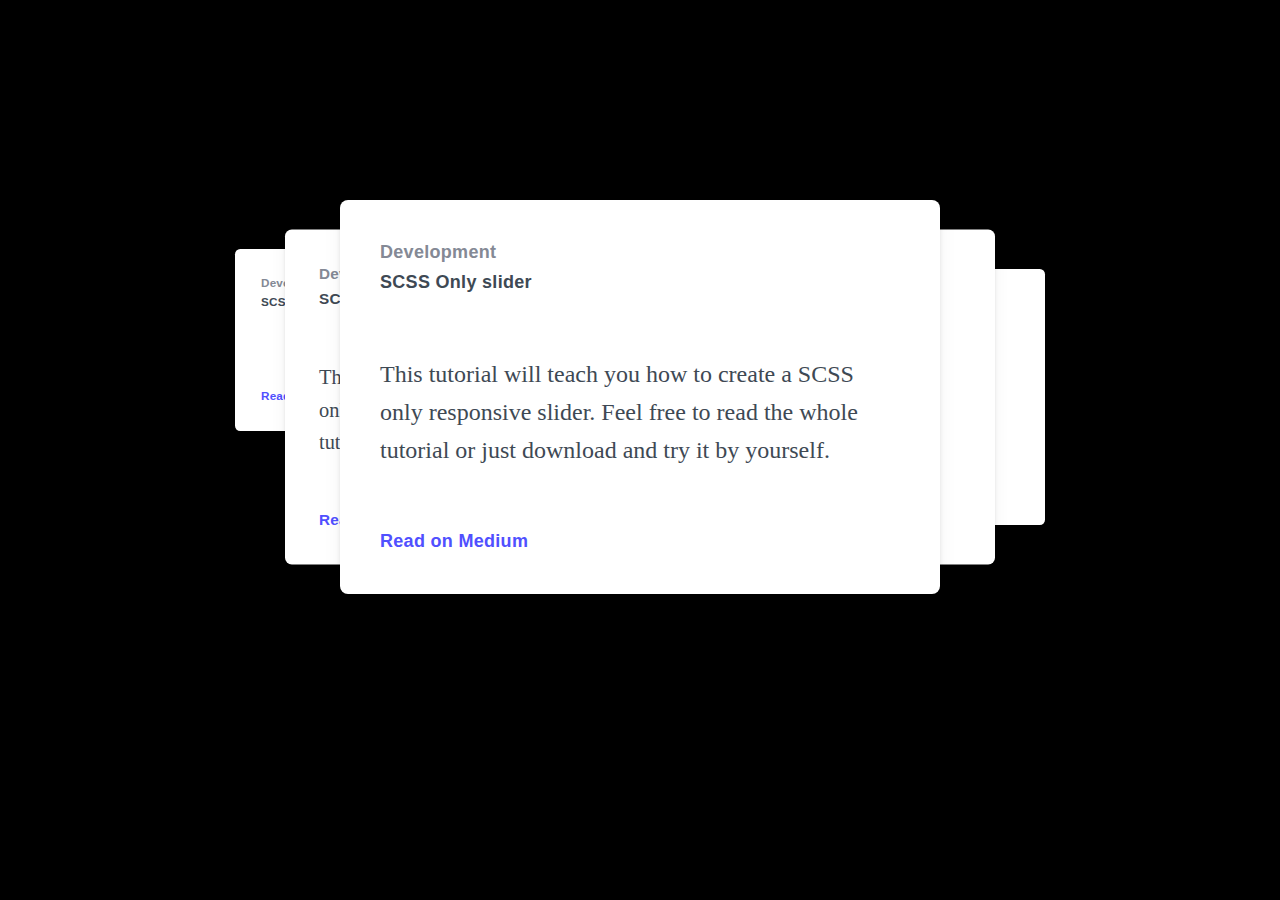
==== index.html @ a421e74b "Add files via upload" ====
<html lang="en">
<head>
    <script src="https://cdnjs.cloudflare.com/ajax/libs/jquery/2.0.2/jquery.min.js"></script>
    <meta charset="utf-8">
    <meta name="viewport" content="width=device-width, initial-scale=1.0" />

    <title>CSS Only Slider</title>
    <meta name="description" content="CSS Only Slider">
    <meta name="author" content="Significa">

    <link rel="stylesheet" href="style.css">
</head>
<body id="gradient">

<section class="section slider">

    <div class="section__entry section__entry--center">
    </div>

    <input type="radio" name="slider" id="slide-1" class="slider__radio">
    <input type="radio" name="slider" id="slide-2" class="slider__radio">
    <input type="radio" name="slider" id="slide-3" class="slider__radio" checked>
    <input type="radio" name="slider" id="slide-4" class="slider__radio">
    <input type="radio" name="slider" id="slide-5" class="slider__radio">

    <div class="slider__holder">

        <label for="slide-1" class="slider__item slider__item--1 card">
            <div class="slider__item-content">
                <p class="heading-3 heading-3--light">Development</p>
                <p class="heading-3">SCSS Only slider</p>
                <p class="slider__item-text serif"><img src="https://img5.goodfon.ru/wallpaper/nbig/3/73/abstraktsiia-antisfera-vodovorot-krasok-kartinka-chernyi-fon.jpg" alt=""></p>
                <a class="heading-3 link" href="https://blog.significa.pt/css-only-slider-71727effff0b#.e5t9l7b55">Read on Medium</a>
            </div>
        </label> <!-- Slider__item -->

        <label for="slide-2" class="slider__item slider__item--2 card">
            <div class="slider__item-content">
                <p class="heading-3 heading-3--light">Development</p>
                <p class="heading-3">SCSS Only slider</p>
                <p class="slider__item-text serif">This tutorial will teach you how to create
                    a SCSS only responsive slider. Feel free to read the whole tutorial or
                    just download and try it by yourself.</p>
                <a class="heading-3 link" href="https://blog.significa.pt/css-only-slider-71727effff0b#.e5t9l7b55">Read on Medium</a>
            </div>
        </label> <!-- Slider__item -->

        <label for="slide-3" class="slider__item slider__item--3 card">
            <div class="slider__item-content">
                <p class="heading-3 heading-3--light">Development</p>
                <p class="heading-3">SCSS Only slider</p>
                <p class="slider__item-text serif">This tutorial will teach you how to create
                    a SCSS only responsive slider. Feel free to read the whole tutorial or
                    just download and try it by yourself.</p>
                <a class="heading-3 link" href="https://blog.significa.pt/css-only-slider-71727effff0b#.e5t9l7b55">Read on Medium</a>
            </div>
        </label> <!-- Slider__item -->

        <label for="slide-4" class="slider__item slider__item--4 card">
            <div class="slider__item-content">
                <p class="heading-3 heading-3--light">Development</p>
                <p class="heading-3">SCSS Only slider</p>
                <p class="slider__item-text serif">This tutorial will teach you how to create
                    a SCSS only responsive slider.Feel free to read the whole tutorial or
                    just download and try it by yourself.</p>
                <a class="heading-3 link" href="https://blog.significa.pt/css-only-slider-71727effff0b#.e5t9l7b55">Read on Medium</a>
            </div>
        </label> <!-- Slider__item -->

        <label for="slide-5" class="slider__item slider__item--5 card">
            <div class="slider__item-content">
                <p class="heading-3 heading-3--light">Development</p>
                <p class="heading-3">SCSS Only slider</p>
                <p class="slider__item-text serif">This tutorial will teach you how to create
                    a SCSS only responsive slider. Feel free to read the whole tutorial or
                    just download and try it by yourself.</p>
                <a class="heading-3 link" href="https://blog.significa.pt/css-only-slider-71727effff0b#.e5t9l7b55">Read on Medium</a>
            </div>
        </label> <!-- Slider__item -->

    </div> <!-- Slider Holder -->



</section> <!-- Section Slider -->
</body>
</html>
---- style.css ----
/*--------------------------------------------------------------
>>> TABLE OF CONTENTS:
----------------------------------------------------------------
1.0 Config
2.0 General
3.0 Slider
4.0 All Tutorials
--------------------------------------------------------------*/
/*--------------------------------------------------------------
1.0 Config
--------------------------------------------------------------*/
/*! sanitize.css | CC0 Public Domain | github.com/jonathantneal/sanitize.css */
img{
    max-width: 100%;
    height: auto;

}


pre, textarea {
    overflow: auto;
}

[hidden], audio:not([controls]), template {
    display: none;
}

details, main, summary {
    display: block;
}

input[type=number] {
    width: auto;
}

input[type=search], input[type=text], input[type=email] {
    -webkit-appearance: none;
}

input[type="*"] {
    -webkit-appearance: none;
}

input[type=search]::-webkit-search-cancel-button, input[type=search]::-webkit-search-decoration {
    -webkit-appearance: none;
}

progress {
    display: inline-block;
}

small {
    font-size: 100%;
}

textarea {
    resize: vertical;
}

[unselectable] {
    -webkit-user-select: none;
    -moz-user-select: none;
    -ms-user-select: none;
    user-select: none;
}

*, ::after, ::before {
    box-sizing: inherit;
    border-style: solid;
    border-width: 0;
}

* {
    font-size: inherit;
    line-height: inherit;
    margin: 0;
    padding: 0;
}

::after, ::before {
    text-decoration: inherit;
    vertical-align: inherit;
}

:root {
    -ms-overflow-style: -ms-autohiding-scrollbar;
    overflow-y: scroll;
    -webkit-text-size-adjust: 100%;
    -ms-text-size-adjust: 100%;
    text-size-adjust: 100%;
    box-sizing: border-box;
    cursor: default;
    font: 16px/1.5 sans-serif;
    text-rendering: optimizeLegibility;
}

a {
    text-decoration: none;
}

audio, canvas, iframe, img, svg, video {
    vertical-align: middle;
}

button, input, select, textarea {
    background-color: transparent;
    color: inherit;
    font-family: inherit;
    font-style: inherit;
    font-weight: inherit;
    min-height: 1.5em;
}

code, kbd, pre, samp {
    font-family: monospace,monospace;
}

nav ol, nav ul {
    list-style: none;
}

ul li {
    list-style: none;
}

select {
    -moz-appearance: none;
    -webkit-appearance: none;
}

select::-ms-expand {
    display: none;
}

select::-ms-value {
    color: currentColor;
}

table {
    border-collapse: collapse;
    border-spacing: 0;
}

::-moz-selection {
    background-color: #B3D4FC;
    text-shadow: none;
}

::selection {
    background-color: #B3D4FC;
    text-shadow: none;
}

@media screen {
    [hidden~=screen] {
        display: inherit;
    }

    [hidden~=screen]:not(:active):not(:focus):not(:target) {
        clip: rect(0 0 0 0) !important;
        position: absolute !important;
    }
}
/*--------------------------------------------------------------
>>> TABLE OF CONTENTS:
----------------------------------------------------------------
1.0 Font
2.0 Trasnitions
3.0 Number of Slides
--------------------------------------------------------------*/
/*--------------------------------------------------------------
1.0 Font
--------------------------------------------------------------*/
/*--------------------------------------------------------------
2.0 Transitions
--------------------------------------------------------------*/
/*--------------------------------------------------------------
>>> TABLE OF CONTENTS:
----------------------------------------------------------------
1.0 Config
2.0 Translate
--------------------------------------------------------------*/
/*--------------------------------------------------------------
1.0 Transition
--------------------------------------------------------------*/
/*--------------------------------------------------------------
2.0 Translate
--------------------------------------------------------------*/
/*--------------------------------------------------------------
>>> TABLE OF CONTENTS:
----------------------------------------------------------------
1.0 Neutral
2.0 Main Colors
3.0 Color Pallete
3.0 Grey Scale
--------------------------------------------------------------*/
/*--------------------------------------------------------------
1.0 Neutral
--------------------------------------------------------------*/
/*--------------------------------------------------------------
2.0 Main color
--------------------------------------------------------------*/
/*--------------------------------------------------------------
3.0 Color Pallete
--------------------------------------------------------------*/
/*--------------------------------------------------------------
4.0 Grey Scale
--------------------------------------------------------------*/
/*--------------------------------------------------------------
>>> TABLE OF CONTENTS:
----------------------------------------------------------------
1.0 HTML Settings
2.0 General Settings
3.0 Heading 2
4.0 Serif
5.0 Heading 3
6.0 Text
7.0 Links
--------------------------------------------------------------*/
/*--------------------------------------------------------------
1.0 HTML settings
--------------------------------------------------------------*/
html {
    -webkit-overflow-scrolling: touch;
    box-sizing: border-box;
    -webkit-tap-highwhite-color: transparent;
    -webkit-text-size-adjust: 100%;
    -ms-text-size-adjust: 100%;
    -webkit-font-smoothing: antialiased;
    -moz-osx-font-smoothing: grayscale;
    text-rendering: optimizeLegibility;
}

/*--------------------------------------------------------------
2.0 General Settings
--------------------------------------------------------------*/
h1,
h2,
h3,
h4,
h5,
h6,
p,
a,
li {
    display: block;
    font-family: -apple-system, BlinkMacSystemFont, "Segoe UI", "Roboto", "Oxygen", "Ubuntu", "Cantarell", "Fira Sans", "Droid Sans", "Helvetica Neue", sans-serif;
}

/*--------------------------------------------------------------
3.0 Heading 2
--------------------------------------------------------------*/
.heading-2 {
    font-family: -apple-system, BlinkMacSystemFont, "Segoe UI", "Roboto", "Oxygen", "Ubuntu", "Cantarell", "Fira Sans", "Droid Sans", "Helvetica Neue", sans-serif;
    font-size: 24px;
    font-weight: 500;
    line-height: 40px;
    color: #000;
    letter-spacing: 0.3px;
}

.heading-2--white {
    color: #FFF;
}

/*--------------------------------------------------------------
4.0 Serif
--------------------------------------------------------------*/
.serif {
    font-family: "Arnhem";
    font-size: 24px;
    font-weight: 100;
    line-height: 38px;
    color: #3E4954;
}

@media (max-width: 400px) {
    .serif {
        font-size: 20px;
        line-height: 32px;
    }
}
/*--------------------------------------------------------------
5.0 Heading-3
--------------------------------------------------------------*/
.heading-3 {
    font-size: 18px;
    font-weight: 600;
    line-height: 25px;
    color: #3E4954;
    letter-spacing: 0.3px;
}

.heading-3 + .heading-3 {
    margin-top: 5px;
}

.heading-3--white {
    color: #FFF;
}

.heading-3--light {
    color: #848995;
}

/*--------------------------------------------------------------
6.0 Text
--------------------------------------------------------------*/
.text {
    font-family: -apple-system, BlinkMacSystemFont, "Segoe UI", "Roboto", "Oxygen", "Ubuntu", "Cantarell", "Fira Sans", "Droid Sans", "Helvetica Neue", sans-serif;
    font-size: 18px;
    font-weight: 400;
    line-height: 30px;
    color: #848995;
    letter-spacing: 0px;
}

@media (max-width: 600px) {
    .text {
        font-size: 16px;
        line-height: 30px;
    }
}
.text--light-white {
    color: rgba(255, 255, 255, 0.7);
}

/*--------------------------------------------------------------
7.0 Links
--------------------------------------------------------------*/
.link {
    position: relative;
    display: inline-block;
    font-weight: 600;
    color: #5050FF;
}

.link:after {
    position: absolute;
    top: 50%;
    right: -32px;
    display: block;
    width: 24px;
    height: 14px;
    background-image: url("../images/slider/arrow__right--blue.svg");
    background-repeat: no-repeat;
    background-position: center;
    background-size: cover;
    content: '';
    transform: translateY(-50%);
    transition: all 0.2s ease;
cubic-bezier(0.4, 0.0, 0.2, 1);
}

.link:hover:after {
    right: -48px;
}

/*--------------------------------------------------------------
2.0 General
--------------------------------------------------------------*/
/*--------------------------------------------------------------
>>> TABLE OF CONTENTS:
----------------------------------------------------------------
1.0 General
--------------------------------------------------------------*/
/*--------------------------------------------------------------
1.0 General
--------------------------------------------------------------*/
body {
    background-color: #000000;
}


/*--------------------------------------------------------------
3.0 Slider
--------------------------------------------------------------*/
/*--------------------------------------------------------------
>>> TABLE OF CONTENTS:
----------------------------------------------------------------
1.0 Variables
2.0 Cards
3.0 Bullets
--------------------------------------------------------------*/
/*--------------------------------------------------------------
1.0 Variables
--------------------------------------------------------------*/
/*--------------------------------------------------------------
2.0 Cards
--------------------------------------------------------------*/
.slider__item {
    transition: all 0.3s ease;
    -webkit-transition-timing-function:
            cubic-bezier(0.4, 0.0, 0.2, 1);
    transition-timing-function:
            cubic-bezier(0.4, 0.0, 0.2, 1);
}

#slide-1:checked ~ .slider__holder .slider__item--1 {
    position: relative;
    z-index: 2;
    transform: translate(0) scale(1);
}

#slide-2:checked ~ .slider__holder .slider__item--1 {
    z-index: 1;
    transform: translateX(-100px) scale(0.85);
}

@media (max-width: 768px) {
    #slide-2:checked ~ .slider__holder .slider__item--1 {
        opacity: 0.6;
    }
}
#slide-3:checked ~ .slider__holder .slider__item--1 {
    z-index: 0;
    transform: translateX(-210px) scale(0.65);
}

@media (max-width: 900px) {
    #slide-3:checked ~ .slider__holder .slider__item--1 {
        transform: translateX(-170px) scale(0.65);
    }
}
@media (max-width: 768px) {
    #slide-3:checked ~ .slider__holder .slider__item--1 {
        opacity: 0;
    }
}
#slide-4:checked ~ .slider__holder .slider__item--1 {
    z-index: -1;
    opacity: 0;
    transform: translateX(-210px) scale(0.65);
}

#slide-5:checked ~ .slider__holder .slider__item--1 {
    z-index: -1;
    opacity: 0;
    transform: translateX(-210px) scale(0.65);
}

#slide-1:checked ~ .slider__holder .slider__item--2 {
    z-index: 1;
    transform: translateX(100px) scale(0.85);
}

@media (max-width: 768px) {
    #slide-1:checked ~ .slider__holder .slider__item--2 {
        opacity: 0.6;
    }
}
#slide-2:checked ~ .slider__holder .slider__item--2 {
    position: relative;
    z-index: 2;
    transform: translate(0) scale(1);
}

#slide-3:checked ~ .slider__holder .slider__item--2 {
    z-index: 1;
    transform: translateX(-100px) scale(0.85);
}

@media (max-width: 768px) {
    #slide-3:checked ~ .slider__holder .slider__item--2 {
        opacity: 0.6;
    }
}
#slide-4:checked ~ .slider__holder .slider__item--2 {
    z-index: 0;
    transform: translateX(-210px) scale(0.65);
}

@media (max-width: 900px) {
    #slide-4:checked ~ .slider__holder .slider__item--2 {
        transform: translateX(-170px) scale(0.65);
    }
}
@media (max-width: 768px) {
    #slide-4:checked ~ .slider__holder .slider__item--2 {
        opacity: 0;
    }
}
#slide-5:checked ~ .slider__holder .slider__item--2 {
    z-index: -1;
    opacity: 0;
    transform: translateX(-210px) scale(0.65);
}

#slide-1:checked ~ .slider__holder .slider__item--3 {
    z-index: 0;
    transform: translateX(210px) scale(0.65);
}

@media (max-width: 900px) {
    #slide-1:checked ~ .slider__holder .slider__item--3 {
        transform: translateX(170px) scale(0.65);
    }
}
@media (max-width: 768px) {
    #slide-1:checked ~ .slider__holder .slider__item--3 {
        opacity: 0;
    }
}
#slide-2:checked ~ .slider__holder .slider__item--3 {
    z-index: 1;
    transform: translateX(100px) scale(0.85);
}

@media (max-width: 768px) {
    #slide-2:checked ~ .slider__holder .slider__item--3 {
        opacity: 0.6;
    }
}
#slide-3:checked ~ .slider__holder .slider__item--3 {
    position: relative;
    z-index: 2;
    transform: translate(0) scale(1);
}

#slide-4:checked ~ .slider__holder .slider__item--3 {
    z-index: 1;
    transform: translateX(-100px) scale(0.85);
}

@media (max-width: 768px) {
    #slide-4:checked ~ .slider__holder .slider__item--3 {
        opacity: 0.6;
    }
}
#slide-5:checked ~ .slider__holder .slider__item--3 {
    z-index: 0;
    transform: translateX(-210px) scale(0.65);
}

@media (max-width: 900px) {
    #slide-5:checked ~ .slider__holder .slider__item--3 {
        transform: translateX(-170px) scale(0.65);
    }
}
@media (max-width: 768px) {
    #slide-5:checked ~ .slider__holder .slider__item--3 {
        opacity: 0;
    }
}
#slide-1:checked ~ .slider__holder .slider__item--4 {
    z-index: -1;
    opacity: 0;
    transform: translateX(210px) scale(0.65);
}

#slide-2:checked ~ .slider__holder .slider__item--4 {
    z-index: 0;
    transform: translateX(210px) scale(0.65);
}

@media (max-width: 900px) {
    #slide-2:checked ~ .slider__holder .slider__item--4 {
        transform: translateX(170px) scale(0.65);
    }
}
@media (max-width: 768px) {
    #slide-2:checked ~ .slider__holder .slider__item--4 {
        opacity: 0;
    }
}
#slide-3:checked ~ .slider__holder .slider__item--4 {
    z-index: 1;
    transform: translateX(100px) scale(0.85);
}

@media (max-width: 768px) {
    #slide-3:checked ~ .slider__holder .slider__item--4 {
        opacity: 0.6;
    }
}
#slide-4:checked ~ .slider__holder .slider__item--4 {
    position: relative;
    z-index: 2;
    transform: translate(0) scale(1);
}

#slide-5:checked ~ .slider__holder .slider__item--4 {
    z-index: 1;
    transform: translateX(-100px) scale(0.85);
}

@media (max-width: 768px) {
    #slide-5:checked ~ .slider__holder .slider__item--4 {
        opacity: 0.6;
    }
}
#slide-1:checked ~ .slider__holder .slider__item--5 {
    z-index: -1;
    opacity: 0;
    transform: translateX(210px) scale(0.65);
}

#slide-2:checked ~ .slider__holder .slider__item--5 {
    z-index: -1;
    opacity: 0;
    transform: translateX(210px) scale(0.65);
}

#slide-3:checked ~ .slider__holder .slider__item--5 {
    z-index: 0;
    transform: translateX(210px) scale(0.65);
}

@media (max-width: 900px) {
    #slide-3:checked ~ .slider__holder .slider__item--5 {
        transform: translateX(170px) scale(0.65);
    }
}
@media (max-width: 768px) {
    #slide-3:checked ~ .slider__holder .slider__item--5 {
        opacity: 0;
    }
}
#slide-4:checked ~ .slider__holder .slider__item--5 {
    z-index: 1;
    transform: translateX(100px) scale(0.85);
}

@media (max-width: 768px) {
    #slide-4:checked ~ .slider__holder .slider__item--5 {
        opacity: 0.6;
    }
}
#slide-5:checked ~ .slider__holder .slider__item--5 {
    position: relative;
    z-index: 2;
    transform: translate(0) scale(1);
}

/*--------------------------------------------------------------
3.0 Bullets
--------------------------------------------------------------*/
.bullets__item {
    transition: all 0.2s ease;
}

#slide-1:checked ~ .bullets .bullets__item--1 {
    background: #FFF;
}

#slide-2:checked ~ .bullets .bullets__item--2 {
    background: #FFF;
}

#slide-3:checked ~ .bullets .bullets__item--3 {
    background: #FFF;
}

#slide-4:checked ~ .bullets .bullets__item--4 {
    background: #FFF;
}

#slide-5:checked ~ .bullets .bullets__item--5 {
    background: #FFF;
}

/*--------------------------------------------------------------
>>> TABLE OF CONTENTS:
----------------------------------------------------------------
1.0 Card
2.0 Slider
3.0 Bullets
4.0 Section
5.0 Button
--------------------------------------------------------------*/
/*--------------------------------------------------------------
1.0 Card
--------------------------------------------------------------*/
.card {
    position: relative;
    display: block;
    border-radius: 8px;
    background: #FFF;
    box-shadow: 0 5px 20px 0 rgba(0, 0, 0, 0.05), 0 2px 4px 0 rgba(0, 0, 0, 0.1);
}

/*--------------------------------------------------------------
2.0 Slider
--------------------------------------------------------------*/
.slider {
    -webkit-user-select: none;
    -moz-user-select: none;
    -ms-user-select: none;
    user-select: none;
}

.slider__radio {
    display: none;
}

.slider__holder {
    position: relative;
    width: 100%;
    max-width: 600px;
    margin: 0 auto;
    margin-top: 80px;
    text-align: left;
}

@media (max-width: 900px) {
    .slider__holder {
        max-width: 540px;
    }
}
@media (max-width: 600px) {
    .slider__holder {
        margin-top: 60px;
    }
}
.slider__item {
    position: absolute;
    top: 0;
    left: 0;
    display: block;
    overflow: hidden;
    width: 100%;
    opacity: 1;
    cursor: pointer;
}

.slider__item-content {
    padding: 40px;
}

@media (max-width: 600px) {
    .slider__item-content {
        padding: 32px 32px;
    }
}
@media (max-width: 375px) {
    .slider__item-content {
        padding: 40px 24px;
    }
}
.slider__item-text {
    padding: 60px 0;
}



.section {
    position: relative;
    width: 100%;
    padding: 120px 24px;
    text-align: center;
}

.section__entry {
    width: 100%;
    max-width: 380px;
    margin: 0 auto;
}

.section__entry--center {
    text-align: center;
}

.section__title {
    display: block;
    padding-bottom: 12px;
}

.section__text {
    display: block;
}

/*--------------------------------------------------------------
5.0 Button
--------------------------------------------------------------*/
.button {
    display: inline-block;
    height: 44px;
    padding: 12px 16px;
    font-weight: 500;
    line-height: 20px;
    color: #FFF;
    border-radius: 3px;
    background: rgba(0, 0, 0, 0.2);
}

.button:hover {
    background: rgba(0, 0, 0, 0.1);
}

/*--------------------------------------------------------------
4.0 All Tutorials
--------------------------------------------------------------*/
/*--------------------------------------------------------------
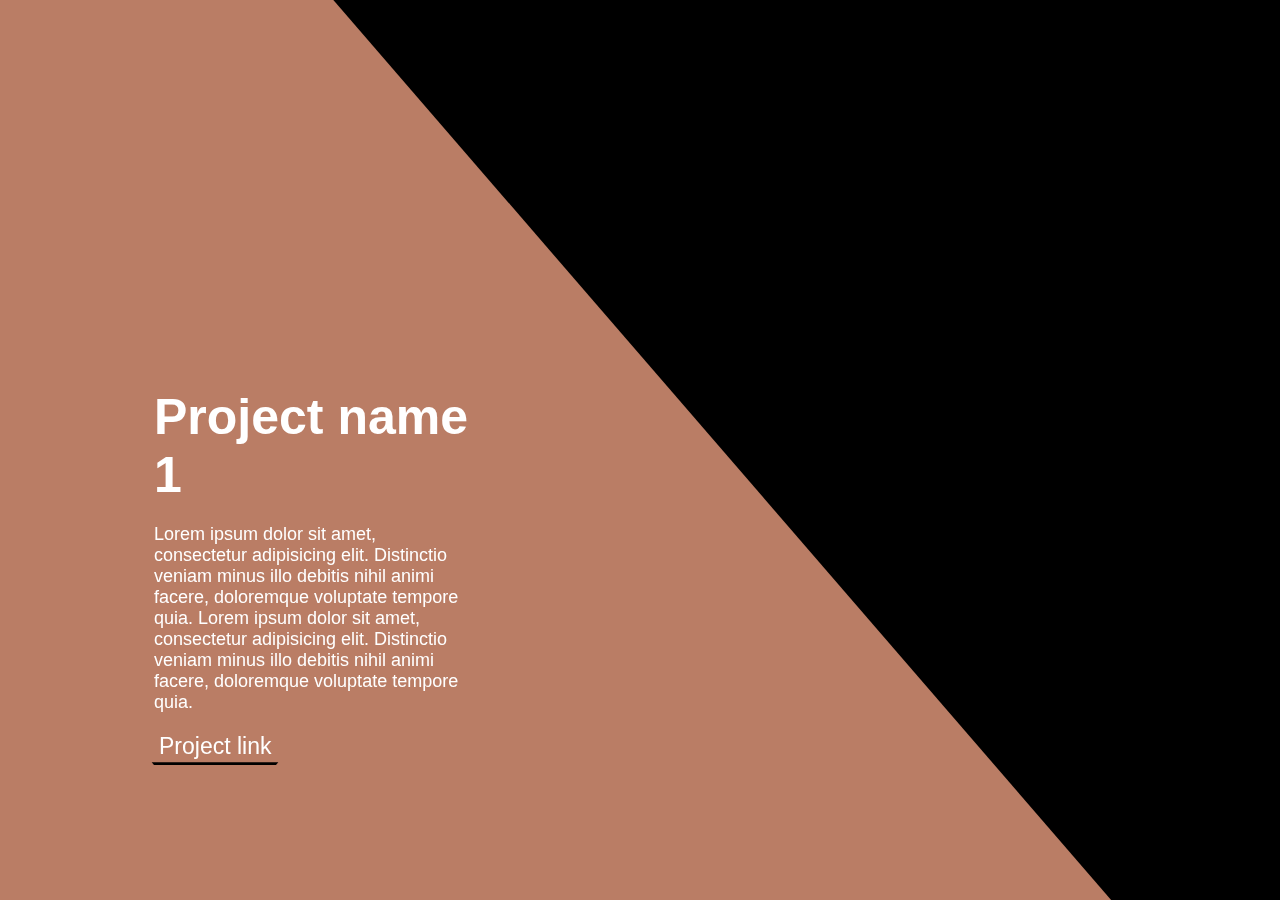
==== commit 114dd134: "Add files via upload" ====
--- a/index.html
+++ b/index.html
@@ -11,78 +11,67 @@
 
     <link rel="stylesheet" href="style.css">
 </head>
-<body id="gradient">
+<body>
 
-<section class="section slider">
+<div class="slider-container">
+    <div class="slider-control left inactive"></div>
+    <div class="slider-control right"></div>
+    <ul class="slider-pagi"></ul>
+    <div class="slider">
+        <div class="slide slide-0 active">
+            <div class="slide__bg"></div>
+            <div class="slide__content">
+                <svg class="slide__overlay" viewBox="0 0 720 405" preserveAspectRatio="xMaxYMax slice">
+                    <path class="slide__overlay-path" d="M0,0 150,0 500,405 0,405" />
+                </svg>
+                <div class="slide__text">
+                    <h2 class="slide__text-heading">Project name 1</h2>
+                    <p class="slide__text-desc">Lorem ipsum dolor sit amet, consectetur adipisicing elit. Distinctio veniam minus illo debitis nihil animi facere, doloremque voluptate tempore quia. Lorem ipsum dolor sit amet, consectetur adipisicing elit. Distinctio veniam minus illo debitis nihil animi facere, doloremque voluptate tempore quia.</p>
+                    <a class="slide__text-link">Project link</a>
+                </div>
+            </div>
+        </div>
+        <div class="slide slide-1 ">
+            <div class="slide__bg"></div>
+            <div class="slide__content">
+                <svg class="slide__overlay" viewBox="0 0 720 405" preserveAspectRatio="xMaxYMax slice">
+                    <path class="slide__overlay-path" d="M0,0 150,0 500,405 0,405" />
+                </svg>
+                <div class="slide__text">
+                    <h2 class="slide__text-heading">Project name 2</h2>
+                    <p class="slide__text-desc">Lorem ipsum dolor sit amet, consectetur adipisicing elit. Distinctio veniam minus illo debitis nihil animi facere, doloremque voluptate tempore quia. Lorem ipsum dolor sit amet, consectetur adipisicing elit. Distinctio veniam minus illo debitis nihil animi facere, doloremque voluptate tempore quia.</p>
+                    <a class="slide__text-link">Project link</a>
+                </div>
+            </div>
+        </div>
+        <div class="slide slide-2">
+            <div class="slide__bg"></div>
+            <div class="slide__content">
+                <svg class="slide__overlay" viewBox="0 0 720 405" preserveAspectRatio="xMaxYMax slice">
+                    <path class="slide__overlay-path" d="M0,0 150,0 500,405 0,405" />
+                </svg>
+                <div class="slide__text">
+                    <h2 class="slide__text-heading">Project name 3</h2>
+                    <p class="slide__text-desc">Lorem ipsum dolor sit amet, consectetur adipisicing elit. Distinctio veniam minus illo debitis nihil animi facere, doloremque voluptate tempore quia. Lorem ipsum dolor sit amet, consectetur adipisicing elit. Distinctio veniam minus illo debitis nihil animi facere, doloremque voluptate tempore quia.</p>
+                    <a class="slide__text-link">Project link</a>
+                </div>
+            </div>
+        </div>
+        <div class="slide slide-3">
+            <div class="slide__bg"></div>
+            <div class="slide__content">
+                <svg class="slide__overlay" viewBox="0 0 720 405" preserveAspectRatio="xMaxYMax slice">
+                    <path class="slide__overlay-path" d="M0,0 150,0 500,405 0,405" />
+                </svg>
+                <div class="slide__text">
+                    <h2 class="slide__text-heading">Project name 4</h2>
+                    <p class="slide__text-desc">Lorem ipsum dolor sit amet, consectetur adipisicing elit. Distinctio veniam minus illo debitis nihil animi facere, doloremque voluptate tempore quia. Lorem ipsum dolor sit amet, consectetur adipisicing elit. Distinctio veniam minus illo debitis nihil animi facere, doloremque voluptate tempore quia.</p>
+                    <a class="slide__text-link">Project link</a>
+                </div>
+            </div>
+        </div>
+    </div>
+</div>
 
-    <div class="section__entry section__entry--center">
-    </div>
-
-    <input type="radio" name="slider" id="slide-1" class="slider__radio">
-    <input type="radio" name="slider" id="slide-2" class="slider__radio">
-    <input type="radio" name="slider" id="slide-3" class="slider__radio" checked>
-    <input type="radio" name="slider" id="slide-4" class="slider__radio">
-    <input type="radio" name="slider" id="slide-5" class="slider__radio">
-
-    <div class="slider__holder">
-
-        <label for="slide-1" class="slider__item slider__item--1 card">
-            <div class="slider__item-content">
-                <p class="heading-3 heading-3--light">Development</p>
-                <p class="heading-3">SCSS Only slider</p>
-                <p class="slider__item-text serif"><img src="https://img5.goodfon.ru/wallpaper/nbig/3/73/abstraktsiia-antisfera-vodovorot-krasok-kartinka-chernyi-fon.jpg" alt=""></p>
-                <a class="heading-3 link" href="https://blog.significa.pt/css-only-slider-71727effff0b#.e5t9l7b55">Read on Medium</a>
-            </div>
-        </label> <!-- Slider__item -->
-
-        <label for="slide-2" class="slider__item slider__item--2 card">
-            <div class="slider__item-content">
-                <p class="heading-3 heading-3--light">Development</p>
-                <p class="heading-3">SCSS Only slider</p>
-                <p class="slider__item-text serif">This tutorial will teach you how to create
-                    a SCSS only responsive slider. Feel free to read the whole tutorial or
-                    just download and try it by yourself.</p>
-                <a class="heading-3 link" href="https://blog.significa.pt/css-only-slider-71727effff0b#.e5t9l7b55">Read on Medium</a>
-            </div>
-        </label> <!-- Slider__item -->
-
-        <label for="slide-3" class="slider__item slider__item--3 card">
-            <div class="slider__item-content">
-                <p class="heading-3 heading-3--light">Development</p>
-                <p class="heading-3">SCSS Only slider</p>
-                <p class="slider__item-text serif">This tutorial will teach you how to create
-                    a SCSS only responsive slider. Feel free to read the whole tutorial or
-                    just download and try it by yourself.</p>
-                <a class="heading-3 link" href="https://blog.significa.pt/css-only-slider-71727effff0b#.e5t9l7b55">Read on Medium</a>
-            </div>
-        </label> <!-- Slider__item -->
-
-        <label for="slide-4" class="slider__item slider__item--4 card">
-            <div class="slider__item-content">
-                <p class="heading-3 heading-3--light">Development</p>
-                <p class="heading-3">SCSS Only slider</p>
-                <p class="slider__item-text serif">This tutorial will teach you how to create
-                    a SCSS only responsive slider.Feel free to read the whole tutorial or
-                    just download and try it by yourself.</p>
-                <a class="heading-3 link" href="https://blog.significa.pt/css-only-slider-71727effff0b#.e5t9l7b55">Read on Medium</a>
-            </div>
-        </label> <!-- Slider__item -->
-
-        <label for="slide-5" class="slider__item slider__item--5 card">
-            <div class="slider__item-content">
-                <p class="heading-3 heading-3--light">Development</p>
-                <p class="heading-3">SCSS Only slider</p>
-                <p class="slider__item-text serif">This tutorial will teach you how to create
-                    a SCSS only responsive slider. Feel free to read the whole tutorial or
-                    just download and try it by yourself.</p>
-                <a class="heading-3 link" href="https://blog.significa.pt/css-only-slider-71727effff0b#.e5t9l7b55">Read on Medium</a>
-            </div>
-        </label> <!-- Slider__item -->
-
-    </div> <!-- Slider Holder -->
-
-
-
-</section> <!-- Section Slider -->
 </body>
 </html>
--- a/style.css
+++ b/style.css
@@ -1,795 +1,294 @@
-/*--------------------------------------------------------------
->>> TABLE OF CONTENTS:
-----------------------------------------------------------------
-1.0 Config
-2.0 General
-3.0 Slider
-4.0 All Tutorials
---------------------------------------------------------------*/
-/*--------------------------------------------------------------
-1.0 Config
---------------------------------------------------------------*/
-/*! sanitize.css | CC0 Public Domain | github.com/jonathantneal/sanitize.css */
-img{
-    max-width: 100%;
-    height: auto;
-
-}
-
-
-pre, textarea {
-    overflow: auto;
-}
-
-[hidden], audio:not([controls]), template {
-    display: none;
-}
-
-details, main, summary {
+@font-face {
+    src: url("https://s3-us-west-2.amazonaws.com/s.cdpn.io/142996/polar.otf");
+    font-family: 'Polar';
+}
+*, *:before, *:after {
+    box-sizing: border-box;
+    margin: 0;
+    padding: 0;
+}
+
+html, body {
+    font-size: 62.5%;
+    height: 100%;
+    overflow: hidden;
+}
+
+body {
+    background: #000;
+}
+
+svg {
     display: block;
-}
-
-input[type=number] {
-    width: auto;
-}
-
-input[type=search], input[type=text], input[type=email] {
-    -webkit-appearance: none;
-}
-
-input[type="*"] {
-    -webkit-appearance: none;
-}
-
-input[type=search]::-webkit-search-cancel-button, input[type=search]::-webkit-search-decoration {
-    -webkit-appearance: none;
-}
-
-progress {
-    display: inline-block;
-}
-
-small {
-    font-size: 100%;
-}
-
-textarea {
-    resize: vertical;
-}
-
-[unselectable] {
+    overflow: visible;
+}
+
+.slider-container {
+    position: relative;
+    height: 100%;
     -webkit-user-select: none;
     -moz-user-select: none;
     -ms-user-select: none;
     user-select: none;
-}
-
-*, ::after, ::before {
-    box-sizing: inherit;
-    border-style: solid;
-    border-width: 0;
-}
-
-* {
-    font-size: inherit;
-    line-height: inherit;
-    margin: 0;
-    padding: 0;
-}
-
-::after, ::before {
-    text-decoration: inherit;
-    vertical-align: inherit;
-}
-
-:root {
-    -ms-overflow-style: -ms-autohiding-scrollbar;
-    overflow-y: scroll;
-    -webkit-text-size-adjust: 100%;
-    -ms-text-size-adjust: 100%;
-    text-size-adjust: 100%;
-    box-sizing: border-box;
-    cursor: default;
-    font: 16px/1.5 sans-serif;
-    text-rendering: optimizeLegibility;
-}
-
-a {
-    text-decoration: none;
-}
-
-audio, canvas, iframe, img, svg, video {
-    vertical-align: middle;
-}
-
-button, input, select, textarea {
-    background-color: transparent;
-    color: inherit;
-    font-family: inherit;
-    font-style: inherit;
-    font-weight: inherit;
-    min-height: 1.5em;
-}
-
-code, kbd, pre, samp {
-    font-family: monospace,monospace;
-}
-
-nav ol, nav ul {
-    list-style: none;
-}
-
-ul li {
-    list-style: none;
-}
-
-select {
-    -moz-appearance: none;
-    -webkit-appearance: none;
-}
-
-select::-ms-expand {
-    display: none;
-}
-
-select::-ms-value {
-    color: currentColor;
-}
-
-table {
-    border-collapse: collapse;
-    border-spacing: 0;
-}
-
-::-moz-selection {
-    background-color: #B3D4FC;
-    text-shadow: none;
-}
-
-::selection {
-    background-color: #B3D4FC;
-    text-shadow: none;
-}
-
-@media screen {
-    [hidden~=screen] {
-        display: inherit;
-    }
-
-    [hidden~=screen]:not(:active):not(:focus):not(:target) {
-        clip: rect(0 0 0 0) !important;
-        position: absolute !important;
-    }
-}
-/*--------------------------------------------------------------
->>> TABLE OF CONTENTS:
-----------------------------------------------------------------
-1.0 Font
-2.0 Trasnitions
-3.0 Number of Slides
---------------------------------------------------------------*/
-/*--------------------------------------------------------------
-1.0 Font
---------------------------------------------------------------*/
-/*--------------------------------------------------------------
-2.0 Transitions
---------------------------------------------------------------*/
-/*--------------------------------------------------------------
->>> TABLE OF CONTENTS:
-----------------------------------------------------------------
-1.0 Config
-2.0 Translate
---------------------------------------------------------------*/
-/*--------------------------------------------------------------
-1.0 Transition
---------------------------------------------------------------*/
-/*--------------------------------------------------------------
-2.0 Translate
---------------------------------------------------------------*/
-/*--------------------------------------------------------------
->>> TABLE OF CONTENTS:
-----------------------------------------------------------------
-1.0 Neutral
-2.0 Main Colors
-3.0 Color Pallete
-3.0 Grey Scale
---------------------------------------------------------------*/
-/*--------------------------------------------------------------
-1.0 Neutral
---------------------------------------------------------------*/
-/*--------------------------------------------------------------
-2.0 Main color
---------------------------------------------------------------*/
-/*--------------------------------------------------------------
-3.0 Color Pallete
---------------------------------------------------------------*/
-/*--------------------------------------------------------------
-4.0 Grey Scale
---------------------------------------------------------------*/
-/*--------------------------------------------------------------
->>> TABLE OF CONTENTS:
-----------------------------------------------------------------
-1.0 HTML Settings
-2.0 General Settings
-3.0 Heading 2
-4.0 Serif
-5.0 Heading 3
-6.0 Text
-7.0 Links
---------------------------------------------------------------*/
-/*--------------------------------------------------------------
-1.0 HTML settings
---------------------------------------------------------------*/
-html {
-    -webkit-overflow-scrolling: touch;
-    box-sizing: border-box;
-    -webkit-tap-highwhite-color: transparent;
-    -webkit-text-size-adjust: 100%;
-    -ms-text-size-adjust: 100%;
-    -webkit-font-smoothing: antialiased;
-    -moz-osx-font-smoothing: grayscale;
-    text-rendering: optimizeLegibility;
-}
-
-/*--------------------------------------------------------------
-2.0 General Settings
---------------------------------------------------------------*/
-h1,
-h2,
-h3,
-h4,
-h5,
-h6,
-p,
-a,
-li {
-    display: block;
-    font-family: -apple-system, BlinkMacSystemFont, "Segoe UI", "Roboto", "Oxygen", "Ubuntu", "Cantarell", "Fira Sans", "Droid Sans", "Helvetica Neue", sans-serif;
-}
-
-/*--------------------------------------------------------------
-3.0 Heading 2
---------------------------------------------------------------*/
-.heading-2 {
-    font-family: -apple-system, BlinkMacSystemFont, "Segoe UI", "Roboto", "Oxygen", "Ubuntu", "Cantarell", "Fira Sans", "Droid Sans", "Helvetica Neue", sans-serif;
-    font-size: 24px;
-    font-weight: 500;
-    line-height: 40px;
-    color: #000;
-    letter-spacing: 0.3px;
-}
-
-.heading-2--white {
-    color: #FFF;
-}
-
-/*--------------------------------------------------------------
-4.0 Serif
---------------------------------------------------------------*/
-.serif {
-    font-family: "Arnhem";
-    font-size: 24px;
-    font-weight: 100;
-    line-height: 38px;
-    color: #3E4954;
-}
-
-@media (max-width: 400px) {
-    .serif {
-        font-size: 20px;
-        line-height: 32px;
-    }
-}
-/*--------------------------------------------------------------
-5.0 Heading-3
---------------------------------------------------------------*/
-.heading-3 {
-    font-size: 18px;
-    font-weight: 600;
-    line-height: 25px;
-    color: #3E4954;
-    letter-spacing: 0.3px;
-}
-
-.heading-3 + .heading-3 {
-    margin-top: 5px;
-}
-
-.heading-3--white {
-    color: #FFF;
-}
-
-.heading-3--light {
-    color: #848995;
-}
-
-/*--------------------------------------------------------------
-6.0 Text
---------------------------------------------------------------*/
-.text {
-    font-family: -apple-system, BlinkMacSystemFont, "Segoe UI", "Roboto", "Oxygen", "Ubuntu", "Cantarell", "Fira Sans", "Droid Sans", "Helvetica Neue", sans-serif;
-    font-size: 18px;
-    font-weight: 400;
-    line-height: 30px;
-    color: #848995;
-    letter-spacing: 0px;
-}
-
-@media (max-width: 600px) {
-    .text {
-        font-size: 16px;
-        line-height: 30px;
-    }
-}
-.text--light-white {
-    color: rgba(255, 255, 255, 0.7);
-}
-
-/*--------------------------------------------------------------
-7.0 Links
---------------------------------------------------------------*/
-.link {
-    position: relative;
-    display: inline-block;
-    font-weight: 600;
-    color: #5050FF;
-}
-
-.link:after {
-    position: absolute;
-    top: 50%;
-    right: -32px;
-    display: block;
-    width: 24px;
-    height: 14px;
-    background-image: url("../images/slider/arrow__right--blue.svg");
-    background-repeat: no-repeat;
-    background-position: center;
-    background-size: cover;
-    content: '';
-    transform: translateY(-50%);
-    transition: all 0.2s ease;
-cubic-bezier(0.4, 0.0, 0.2, 1);
-}
-
-.link:hover:after {
-    right: -48px;
-}
-
-/*--------------------------------------------------------------
-2.0 General
---------------------------------------------------------------*/
-/*--------------------------------------------------------------
->>> TABLE OF CONTENTS:
-----------------------------------------------------------------
-1.0 General
---------------------------------------------------------------*/
-/*--------------------------------------------------------------
-1.0 General
---------------------------------------------------------------*/
-body {
-    background-color: #000000;
-}
-
-
-/*--------------------------------------------------------------
-3.0 Slider
---------------------------------------------------------------*/
-/*--------------------------------------------------------------
->>> TABLE OF CONTENTS:
-----------------------------------------------------------------
-1.0 Variables
-2.0 Cards
-3.0 Bullets
---------------------------------------------------------------*/
-/*--------------------------------------------------------------
-1.0 Variables
---------------------------------------------------------------*/
-/*--------------------------------------------------------------
-2.0 Cards
---------------------------------------------------------------*/
-.slider__item {
-    transition: all 0.3s ease;
-    -webkit-transition-timing-function:
-            cubic-bezier(0.4, 0.0, 0.2, 1);
-    transition-timing-function:
-            cubic-bezier(0.4, 0.0, 0.2, 1);
-}
-
-#slide-1:checked ~ .slider__holder .slider__item--1 {
-    position: relative;
+    cursor: all-scroll;
+}
+
+.slider-control {
     z-index: 2;
-    transform: translate(0) scale(1);
-}
-
-#slide-2:checked ~ .slider__holder .slider__item--1 {
-    z-index: 1;
-    transform: translateX(-100px) scale(0.85);
-}
-
-@media (max-width: 768px) {
-    #slide-2:checked ~ .slider__holder .slider__item--1 {
-        opacity: 0.6;
-    }
-}
-#slide-3:checked ~ .slider__holder .slider__item--1 {
-    z-index: 0;
-    transform: translateX(-210px) scale(0.65);
-}
-
-@media (max-width: 900px) {
-    #slide-3:checked ~ .slider__holder .slider__item--1 {
-        transform: translateX(-170px) scale(0.65);
-    }
-}
-@media (max-width: 768px) {
-    #slide-3:checked ~ .slider__holder .slider__item--1 {
-        opacity: 0;
-    }
-}
-#slide-4:checked ~ .slider__holder .slider__item--1 {
-    z-index: -1;
+    position: absolute;
+    top: 0;
+    width: 12%;
+    height: 100%;
+    transition: opacity 0.3s;
+    will-change: opacity;
     opacity: 0;
-    transform: translateX(-210px) scale(0.65);
-}
-
-#slide-5:checked ~ .slider__holder .slider__item--1 {
-    z-index: -1;
-    opacity: 0;
-    transform: translateX(-210px) scale(0.65);
-}
-
-#slide-1:checked ~ .slider__holder .slider__item--2 {
-    z-index: 1;
-    transform: translateX(100px) scale(0.85);
-}
-
-@media (max-width: 768px) {
-    #slide-1:checked ~ .slider__holder .slider__item--2 {
-        opacity: 0.6;
-    }
-}
-#slide-2:checked ~ .slider__holder .slider__item--2 {
-    position: relative;
-    z-index: 2;
-    transform: translate(0) scale(1);
-}
-
-#slide-3:checked ~ .slider__holder .slider__item--2 {
-    z-index: 1;
-    transform: translateX(-100px) scale(0.85);
-}
-
-@media (max-width: 768px) {
-    #slide-3:checked ~ .slider__holder .slider__item--2 {
-        opacity: 0.6;
-    }
-}
-#slide-4:checked ~ .slider__holder .slider__item--2 {
-    z-index: 0;
-    transform: translateX(-210px) scale(0.65);
-}
-
-@media (max-width: 900px) {
-    #slide-4:checked ~ .slider__holder .slider__item--2 {
-        transform: translateX(-170px) scale(0.65);
-    }
-}
-@media (max-width: 768px) {
-    #slide-4:checked ~ .slider__holder .slider__item--2 {
-        opacity: 0;
-    }
-}
-#slide-5:checked ~ .slider__holder .slider__item--2 {
-    z-index: -1;
-    opacity: 0;
-    transform: translateX(-210px) scale(0.65);
-}
-
-#slide-1:checked ~ .slider__holder .slider__item--3 {
-    z-index: 0;
-    transform: translateX(210px) scale(0.65);
-}
-
-@media (max-width: 900px) {
-    #slide-1:checked ~ .slider__holder .slider__item--3 {
-        transform: translateX(170px) scale(0.65);
-    }
-}
-@media (max-width: 768px) {
-    #slide-1:checked ~ .slider__holder .slider__item--3 {
-        opacity: 0;
-    }
-}
-#slide-2:checked ~ .slider__holder .slider__item--3 {
-    z-index: 1;
-    transform: translateX(100px) scale(0.85);
-}
-
-@media (max-width: 768px) {
-    #slide-2:checked ~ .slider__holder .slider__item--3 {
-        opacity: 0.6;
-    }
-}
-#slide-3:checked ~ .slider__holder .slider__item--3 {
-    position: relative;
-    z-index: 2;
-    transform: translate(0) scale(1);
-}
-
-#slide-4:checked ~ .slider__holder .slider__item--3 {
-    z-index: 1;
-    transform: translateX(-100px) scale(0.85);
-}
-
-@media (max-width: 768px) {
-    #slide-4:checked ~ .slider__holder .slider__item--3 {
-        opacity: 0.6;
-    }
-}
-#slide-5:checked ~ .slider__holder .slider__item--3 {
-    z-index: 0;
-    transform: translateX(-210px) scale(0.65);
-}
-
-@media (max-width: 900px) {
-    #slide-5:checked ~ .slider__holder .slider__item--3 {
-        transform: translateX(-170px) scale(0.65);
-    }
-}
-@media (max-width: 768px) {
-    #slide-5:checked ~ .slider__holder .slider__item--3 {
-        opacity: 0;
-    }
-}
-#slide-1:checked ~ .slider__holder .slider__item--4 {
-    z-index: -1;
-    opacity: 0;
-    transform: translateX(210px) scale(0.65);
-}
-
-#slide-2:checked ~ .slider__holder .slider__item--4 {
-    z-index: 0;
-    transform: translateX(210px) scale(0.65);
-}
-
-@media (max-width: 900px) {
-    #slide-2:checked ~ .slider__holder .slider__item--4 {
-        transform: translateX(170px) scale(0.65);
-    }
-}
-@media (max-width: 768px) {
-    #slide-2:checked ~ .slider__holder .slider__item--4 {
-        opacity: 0;
-    }
-}
-#slide-3:checked ~ .slider__holder .slider__item--4 {
-    z-index: 1;
-    transform: translateX(100px) scale(0.85);
-}
-
-@media (max-width: 768px) {
-    #slide-3:checked ~ .slider__holder .slider__item--4 {
-        opacity: 0.6;
-    }
-}
-#slide-4:checked ~ .slider__holder .slider__item--4 {
-    position: relative;
-    z-index: 2;
-    transform: translate(0) scale(1);
-}
-
-#slide-5:checked ~ .slider__holder .slider__item--4 {
-    z-index: 1;
-    transform: translateX(-100px) scale(0.85);
-}
-
-@media (max-width: 768px) {
-    #slide-5:checked ~ .slider__holder .slider__item--4 {
-        opacity: 0.6;
-    }
-}
-#slide-1:checked ~ .slider__holder .slider__item--5 {
-    z-index: -1;
-    opacity: 0;
-    transform: translateX(210px) scale(0.65);
-}
-
-#slide-2:checked ~ .slider__holder .slider__item--5 {
-    z-index: -1;
-    opacity: 0;
-    transform: translateX(210px) scale(0.65);
-}
-
-#slide-3:checked ~ .slider__holder .slider__item--5 {
-    z-index: 0;
-    transform: translateX(210px) scale(0.65);
-}
-
-@media (max-width: 900px) {
-    #slide-3:checked ~ .slider__holder .slider__item--5 {
-        transform: translateX(170px) scale(0.65);
-    }
-}
-@media (max-width: 768px) {
-    #slide-3:checked ~ .slider__holder .slider__item--5 {
-        opacity: 0;
-    }
-}
-#slide-4:checked ~ .slider__holder .slider__item--5 {
-    z-index: 1;
-    transform: translateX(100px) scale(0.85);
-}
-
-@media (max-width: 768px) {
-    #slide-4:checked ~ .slider__holder .slider__item--5 {
-        opacity: 0.6;
-    }
-}
-#slide-5:checked ~ .slider__holder .slider__item--5 {
-    position: relative;
-    z-index: 2;
-    transform: translate(0) scale(1);
-}
-
-/*--------------------------------------------------------------
-3.0 Bullets
---------------------------------------------------------------*/
-.bullets__item {
-    transition: all 0.2s ease;
-}
-
-#slide-1:checked ~ .bullets .bullets__item--1 {
-    background: #FFF;
-}
-
-#slide-2:checked ~ .bullets .bullets__item--2 {
-    background: #FFF;
-}
-
-#slide-3:checked ~ .bullets .bullets__item--3 {
-    background: #FFF;
-}
-
-#slide-4:checked ~ .bullets .bullets__item--4 {
-    background: #FFF;
-}
-
-#slide-5:checked ~ .bullets .bullets__item--5 {
-    background: #FFF;
-}
-
-/*--------------------------------------------------------------
->>> TABLE OF CONTENTS:
-----------------------------------------------------------------
-1.0 Card
-2.0 Slider
-3.0 Bullets
-4.0 Section
-5.0 Button
---------------------------------------------------------------*/
-/*--------------------------------------------------------------
-1.0 Card
---------------------------------------------------------------*/
-.card {
-    position: relative;
-    display: block;
-    border-radius: 8px;
-    background: #FFF;
-    box-shadow: 0 5px 20px 0 rgba(0, 0, 0, 0.05), 0 2px 4px 0 rgba(0, 0, 0, 0.1);
-}
-
-/*--------------------------------------------------------------
-2.0 Slider
---------------------------------------------------------------*/
-.slider {
-    -webkit-user-select: none;
-    -moz-user-select: none;
-    -ms-user-select: none;
-    user-select: none;
-}
-
-.slider__radio {
-    display: none;
-}
-
-.slider__holder {
-    position: relative;
-    width: 100%;
-    max-width: 600px;
-    margin: 0 auto;
-    margin-top: 80px;
-    text-align: left;
-}
-
-@media (max-width: 900px) {
-    .slider__holder {
-        max-width: 540px;
-    }
-}
-@media (max-width: 600px) {
-    .slider__holder {
-        margin-top: 60px;
-    }
-}
-.slider__item {
-    position: absolute;
-    top: 0;
-    left: 0;
-    display: block;
-    overflow: hidden;
-    width: 100%;
+}
+.slider-control.inactive:hover {
+    cursor: auto;
+}
+.slider-control:not(.inactive):hover {
     opacity: 1;
     cursor: pointer;
 }
-
-.slider__item-content {
-    padding: 40px;
-}
-
-@media (max-width: 600px) {
-    .slider__item-content {
-        padding: 32px 32px;
-    }
-}
-@media (max-width: 375px) {
-    .slider__item-content {
-        padding: 40px 24px;
-    }
-}
-.slider__item-text {
-    padding: 60px 0;
-}
-
-
-
-.section {
-    position: relative;
-    width: 100%;
-    padding: 120px 24px;
-    text-align: center;
-}
-
-.section__entry {
-    width: 100%;
-    max-width: 380px;
-    margin: 0 auto;
-}
-
-.section__entry--center {
-    text-align: center;
-}
-
-.section__title {
-    display: block;
-    padding-bottom: 12px;
-}
-
-.section__text {
-    display: block;
-}
-
-/*--------------------------------------------------------------
-5.0 Button
---------------------------------------------------------------*/
-.button {
+.slider-control.left {
+    left: 0;
+    background: linear-gradient(to right, rgba(0, 0, 0, 0.18) 0%, rgba(0, 0, 0, 0) 100%);
+}
+.slider-control.right {
+    right: 0;
+    background: linear-gradient(to right, rgba(0, 0, 0, 0) 0%, rgba(0, 0, 0, 0.18) 100%);
+}
+
+.slider-pagi {
+    position: absolute;
+    z-index: 3;
+    left: 50%;
+    bottom: 2rem;
+    transform: translateX(-50%);
+    font-size: 0;
+    list-style-type: none;
+}
+.slider-pagi__elem {
+    position: relative;
     display: inline-block;
-    height: 44px;
-    padding: 12px 16px;
-    font-weight: 500;
-    line-height: 20px;
-    color: #FFF;
-    border-radius: 3px;
-    background: rgba(0, 0, 0, 0.2);
-}
-
-.button:hover {
-    background: rgba(0, 0, 0, 0.1);
-}
-
-/*--------------------------------------------------------------
-4.0 All Tutorials
---------------------------------------------------------------*/
-/*--------------------------------------------------------------
-
-
+    vertical-align: top;
+    width: 2rem;
+    height: 2rem;
+    margin: 0 0.5rem;
+    border-radius: 50%;
+    border: 2px solid #fff;
+    cursor: pointer;
+}
+.slider-pagi__elem:before {
+    content: "";
+    position: absolute;
+    left: 50%;
+    top: 50%;
+    width: 1.2rem;
+    height: 1.2rem;
+    background: #fff;
+    border-radius: 50%;
+    transition: transform 0.3s;
+    transform: translate(-50%, -50%) scale(0);
+}
+.slider-pagi__elem.active:before, .slider-pagi__elem:hover:before {
+    transform: translate(-50%, -50%) scale(1);
+}
+
+.slider {
+    z-index: 1;
+    position: relative;
+    height: 100%;
+}
+.slider.animating {
+    transition: transform 0.5s;
+    will-change: transform;
+}
+.slider.animating .slide__bg {
+    transition: transform 0.5s;
+    will-change: transform;
+}
+
+.slide {
+    position: absolute;
+    top: 0;
+    width: 100%;
+    height: 100%;
+    overflow: hidden;
+}
+.slide.active .slide__overlay,
+.slide.active .slide__text {
+    opacity: 1;
+    transform: translateX(0);
+}
+.slide__bg {
+    position: absolute;
+    top: 0;
+    left: -50%;
+    width: 100%;
+    height: 100%;
+    background-size: cover;
+    will-change: transform;
+}
+.slide:nth-child(1) {
+    left: 0;
+}
+.slide:nth-child(1) .slide__bg {
+    left: 0;
+    background-image: url("https://s3-us-west-2.amazonaws.com/s.cdpn.io/142996/3d-slider-3.jpg");
+}
+.slide:nth-child(1) .slide__overlay-path {
+    fill: #e99c7e;
+}
+@media (max-width: 991px) {
+    .slide:nth-child(1) .slide__text {
+        background-color: rgba(233, 156, 126, 0.8);
+    }
+}
+.slide:nth-child(2) {
+    left: 100%;
+}
+.slide:nth-child(2) .slide__bg {
+    left: -50%;
+    background-image: url("https://s3-us-west-2.amazonaws.com/s.cdpn.io/142996/3d-slider-2.jpg");
+}
+.slide:nth-child(2) .slide__overlay-path {
+    fill: #e1ccae;
+}
+@media (max-width: 991px) {
+    .slide:nth-child(2) .slide__text {
+        background-color: rgba(225, 204, 174, 0.8);
+    }
+}
+.slide:nth-child(3) {
+    left: 200%;
+}
+.slide:nth-child(3) .slide__bg {
+    left: -100%;
+    background-image: url("https://s3-us-west-2.amazonaws.com/s.cdpn.io/142996/3d-slider-1.jpg");
+}
+.slide:nth-child(3) .slide__overlay-path {
+    fill: #adc5cd;
+}
+@media (max-width: 991px) {
+    .slide:nth-child(3) .slide__text {
+        background-color: rgba(173, 197, 205, 0.8);
+    }
+}
+.slide:nth-child(4) {
+    left: 300%;
+}
+.slide:nth-child(4) .slide__bg {
+    left: -150%;
+    background-image: url("https://s3-us-west-2.amazonaws.com/s.cdpn.io/142996/3d-slider-4.jpg");
+}
+.slide:nth-child(4) .slide__overlay-path {
+    fill: #cbc6c3;
+}
+@media (max-width: 991px) {
+    .slide:nth-child(4) .slide__text {
+        background-color: rgba(203, 198, 195, 0.8);
+    }
+}
+.slide__content {
+    position: absolute;
+    top: 0;
+    left: 0;
+    width: 100%;
+    height: 100%;
+}
+.slide__overlay {
+    position: absolute;
+    bottom: 0;
+    left: 0;
+    height: 100%;
+    min-height: 810px;
+    transition: transform 0.5s 0.5s, opacity 0.2s 0.5s;
+    will-change: transform, opacity;
+    transform: translate3d(-20%, 0, 0);
+    opacity: 0;
+}
+@media (max-width: 991px) {
+    .slide__overlay {
+        display: none;
+    }
+}
+.slide__overlay path {
+    opacity: 0.8;
+}
+.slide__text {
+    position: absolute;
+    width: 25%;
+    bottom: 15%;
+    left: 12%;
+    color: #fff;
+    transition: transform 0.5s 0.8s, opacity 0.5s 0.8s;
+    will-change: transform, opacity;
+    transform: translateY(-50%);
+    opacity: 0;
+}
+@media (max-width: 991px) {
+    .slide__text {
+        left: 0;
+        bottom: 0;
+        width: 100%;
+        height: 20rem;
+        text-align: center;
+        transform: translateY(50%);
+        transition: transform 0.5s 0.5s, opacity 0.5s 0.5s;
+        padding: 0 1rem;
+    }
+}
+.slide__text-heading {
+    font-family: "Polar", Helvetica, Arial, sans-serif;
+    font-size: 5rem;
+    margin-bottom: 2rem;
+}
+@media (max-width: 991px) {
+    .slide__text-heading {
+        line-height: 20rem;
+        font-size: 3.5rem;
+    }
+}
+.slide__text-desc {
+    font-family: "Open Sans", Helvetica, Arial, sans-serif;
+    font-size: 1.8rem;
+    margin-bottom: 1.5rem;
+}
+@media (max-width: 991px) {
+    .slide__text-desc {
+        display: none;
+    }
+}
+.slide__text-link {
+    z-index: 5;
+    display: inline-block;
+    position: relative;
+    padding: 0.5rem;
+    cursor: pointer;
+    font-family: "Open Sans", Helvetica, Arial, sans-serif;
+    font-size: 2.3rem;
+    perspective: 1000px;
+}
+@media (max-width: 991px) {
+    .slide__text-link {
+        display: none;
+    }
+}
+.slide__text-link:before {
+    z-index: -1;
+    content: "";
+    position: absolute;
+    top: 0;
+    left: 0;
+    width: 100%;
+    height: 100%;
+    background: #000;
+    transform-origin: 50% 100%;
+    transform: rotateX(-85deg);
+    transition: transform 0.3s;
+    will-change: transform;
+}
+.slide__text-link:hover:before {
+    transform: rotateX(0);
+}
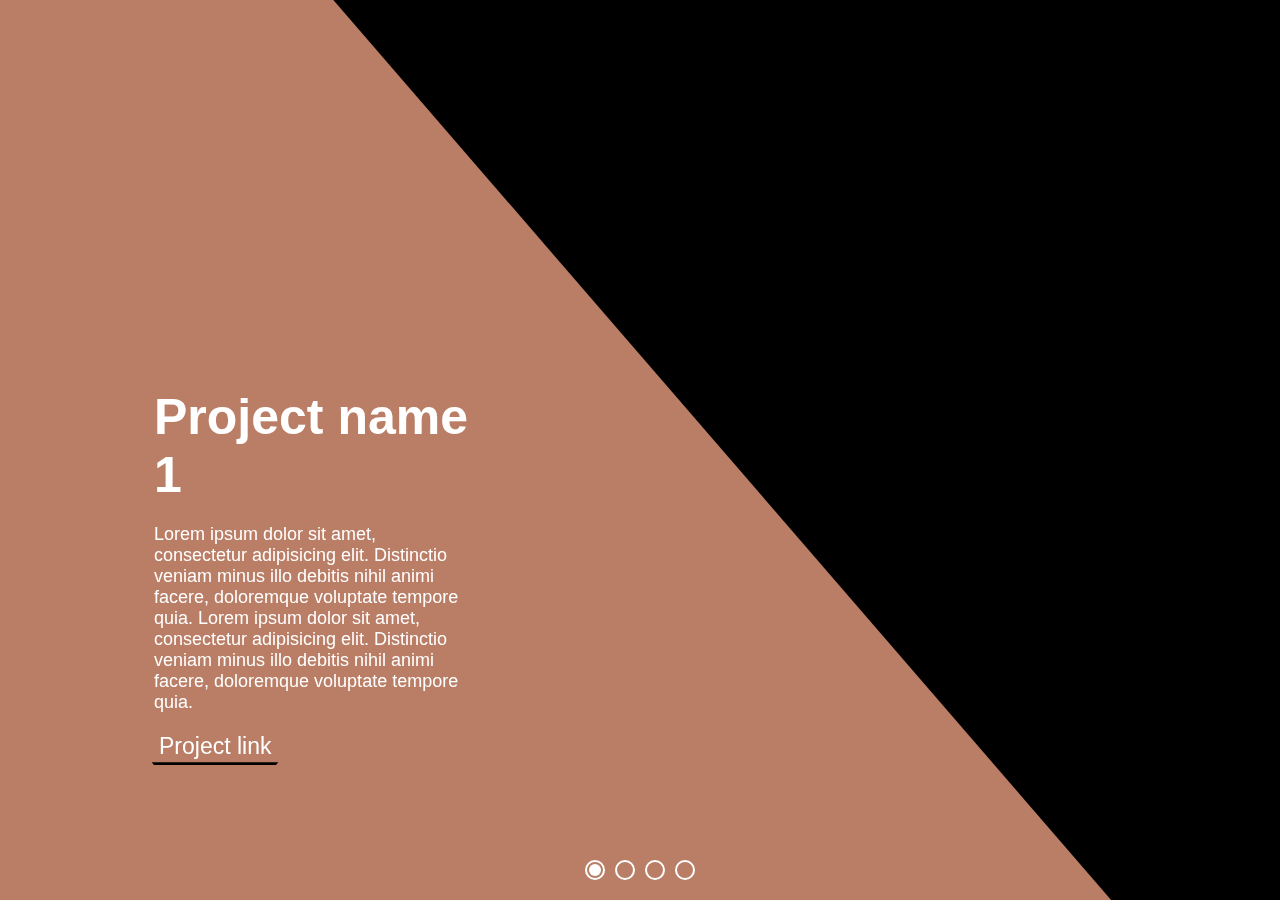
==== commit d992c8c0: "Add files via upload" ====
--- a/index.html
+++ b/index.html
@@ -72,6 +72,6 @@
         </div>
     </div>
 </div>
-
+<script src="app.js"></script>
 </body>
 </html>
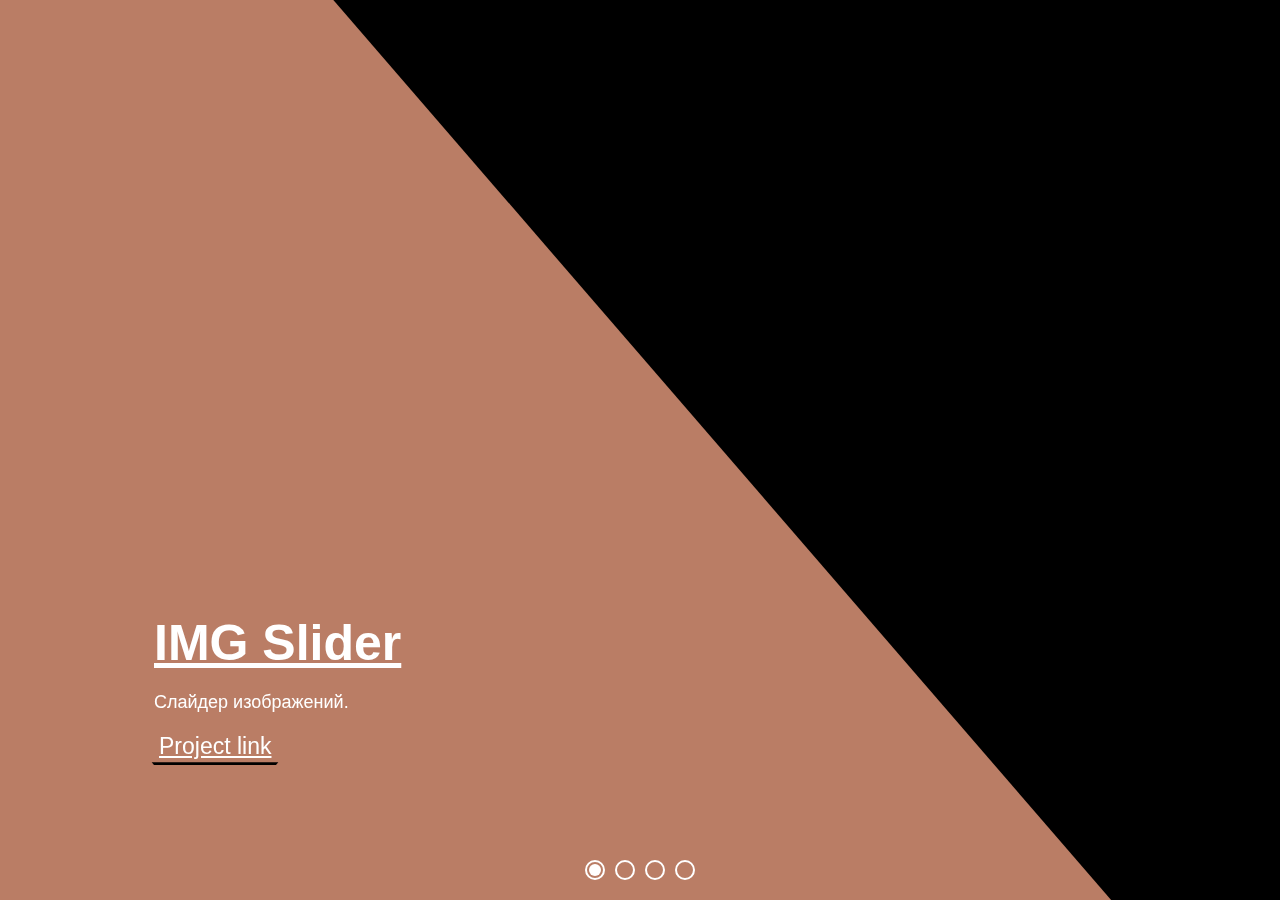
==== commit 27556038: "Add files via upload" ====
--- a/index.html
+++ b/index.html
@@ -25,9 +25,9 @@
                     <path class="slide__overlay-path" d="M0,0 150,0 500,405 0,405" />
                 </svg>
                 <div class="slide__text">
-                    <h2 class="slide__text-heading">Project name 1</h2>
-                    <p class="slide__text-desc">Lorem ipsum dolor sit amet, consectetur adipisicing elit. Distinctio veniam minus illo debitis nihil animi facere, doloremque voluptate tempore quia. Lorem ipsum dolor sit amet, consectetur adipisicing elit. Distinctio veniam minus illo debitis nihil animi facere, doloremque voluptate tempore quia.</p>
-                    <a class="slide__text-link">Project link</a>
+                    <h2 class="slide__text-heading"><a href="01-cards-sources/index.html">IMG Slider</a></h2>
+                    <p class="slide__text-desc">Слайдер изображений.</p>
+                    <a class="slide__text-link" href="01-cards-sources/index.html">Project link</a>
                 </div>
             </div>
         </div>
@@ -38,9 +38,9 @@
                     <path class="slide__overlay-path" d="M0,0 150,0 500,405 0,405" />
                 </svg>
                 <div class="slide__text">
-                    <h2 class="slide__text-heading">Project name 2</h2>
-                    <p class="slide__text-desc">Lorem ipsum dolor sit amet, consectetur adipisicing elit. Distinctio veniam minus illo debitis nihil animi facere, doloremque voluptate tempore quia. Lorem ipsum dolor sit amet, consectetur adipisicing elit. Distinctio veniam minus illo debitis nihil animi facere, doloremque voluptate tempore quia.</p>
-                    <a class="slide__text-link">Project link</a>
+                    <h2 class="slide__text-heading"><a href="02-drag-drop/index.html">Drag & Drop</a></h2>
+                    <p class="slide__text-desc">Заготовка для перетаскивания карточек (TODO).</p>
+                    <a class="slide__text-link" href="02-drag-drop/index.html">Project link</a>
                 </div>
             </div>
         </div>
@@ -51,9 +51,9 @@
                     <path class="slide__overlay-path" d="M0,0 150,0 500,405 0,405" />
                 </svg>
                 <div class="slide__text">
-                    <h2 class="slide__text-heading">Project name 3</h2>
-                    <p class="slide__text-desc">Lorem ipsum dolor sit amet, consectetur adipisicing elit. Distinctio veniam minus illo debitis nihil animi facere, doloremque voluptate tempore quia. Lorem ipsum dolor sit amet, consectetur adipisicing elit. Distinctio veniam minus illo debitis nihil animi facere, doloremque voluptate tempore quia.</p>
-                    <a class="slide__text-link">Project link</a>
+                    <h2 class="slide__text-heading"><a href="03-slider/index.html">Fullscreen slider</a></h2>
+                    <p class="slide__text-desc">Слайдер на полный экран (пример лэндинга).</p>
+                    <a class="slide__text-link" href="03-slider/index.html">Project link</a>
                 </div>
             </div>
         </div>
@@ -64,9 +64,9 @@
                     <path class="slide__overlay-path" d="M0,0 150,0 500,405 0,405" />
                 </svg>
                 <div class="slide__text">
-                    <h2 class="slide__text-heading">Project name 4</h2>
-                    <p class="slide__text-desc">Lorem ipsum dolor sit amet, consectetur adipisicing elit. Distinctio veniam minus illo debitis nihil animi facere, doloremque voluptate tempore quia. Lorem ipsum dolor sit amet, consectetur adipisicing elit. Distinctio veniam minus illo debitis nihil animi facere, doloremque voluptate tempore quia.</p>
-                    <a class="slide__text-link">Project link</a>
+                    <h2 class="slide__text-heading"><a href="04-hover_board/index.html">Hover board</a></h2>
+                    <p class="slide__text-desc">Работа с анимацией.</p>
+                    <a class="slide__text-link" href="04-hover_board/index.html">Project link</a>
                 </div>
             </div>
         </div>
--- a/style.css
+++ b/style.css
@@ -1,11 +1,13 @@
-@font-face {
-    src: url("https://s3-us-west-2.amazonaws.com/s.cdpn.io/142996/polar.otf");
-    font-family: 'Polar';
-}
+
 *, *:before, *:after {
     box-sizing: border-box;
     margin: 0;
     padding: 0;
+}
+
+a{
+    list-style: none;
+    color: #fff;
 }
 
 html, body {
@@ -135,7 +137,7 @@
 }
 .slide:nth-child(1) .slide__bg {
     left: 0;
-    background-image: url("https://s3-us-west-2.amazonaws.com/s.cdpn.io/142996/3d-slider-3.jpg");
+    background-image: url("https://images.unsplash.com/photo-1449034446853-66c86144b0ad?ixid=MnwxMjA3fDB8MHxwaG90by1wYWdlfHx8fGVufDB8fHx8&ixlib=rb-1.2.1&auto=format&fit=crop&w=1170&q=80");
 }
 .slide:nth-child(1) .slide__overlay-path {
     fill: #e99c7e;
@@ -150,7 +152,7 @@
 }
 .slide:nth-child(2) .slide__bg {
     left: -50%;
-    background-image: url("https://s3-us-west-2.amazonaws.com/s.cdpn.io/142996/3d-slider-2.jpg");
+    background-image: url("https://images.unsplash.com/photo-1458682625221-3a45f8a844c7?ixid=MnwxMjA3fDB8MHxwaG90by1wYWdlfHx8fGVufDB8fHx8&ixlib=rb-1.2.1&auto=format&fit=crop&w=1074&q=80");
 }
 .slide:nth-child(2) .slide__overlay-path {
     fill: #e1ccae;
@@ -165,7 +167,7 @@
 }
 .slide:nth-child(3) .slide__bg {
     left: -100%;
-    background-image: url("https://s3-us-west-2.amazonaws.com/s.cdpn.io/142996/3d-slider-1.jpg");
+    background-image: url("https://images.unsplash.com/photo-1504275107627-0c2ba7a43dba?ixid=MnwxMjA3fDB8MHxwaG90by1wYWdlfHx8fGVufDB8fHx8&ixlib=rb-1.2.1&auto=format&fit=crop&w=1074&q=80");
 }
 .slide:nth-child(3) .slide__overlay-path {
     fill: #adc5cd;
@@ -180,7 +182,7 @@
 }
 .slide:nth-child(4) .slide__bg {
     left: -150%;
-    background-image: url("https://s3-us-west-2.amazonaws.com/s.cdpn.io/142996/3d-slider-4.jpg");
+    background-image: url("https://images.unsplash.com/photo-1487700160041-babef9c3cb55?ixid=MnwxMjA3fDB8MHxwaG90by1wYWdlfHx8fGVufDB8fHx8&ixlib=rb-1.2.1&auto=format&fit=crop&w=1152&q=80");
 }
 .slide:nth-child(4) .slide__overlay-path {
     fill: #cbc6c3;
